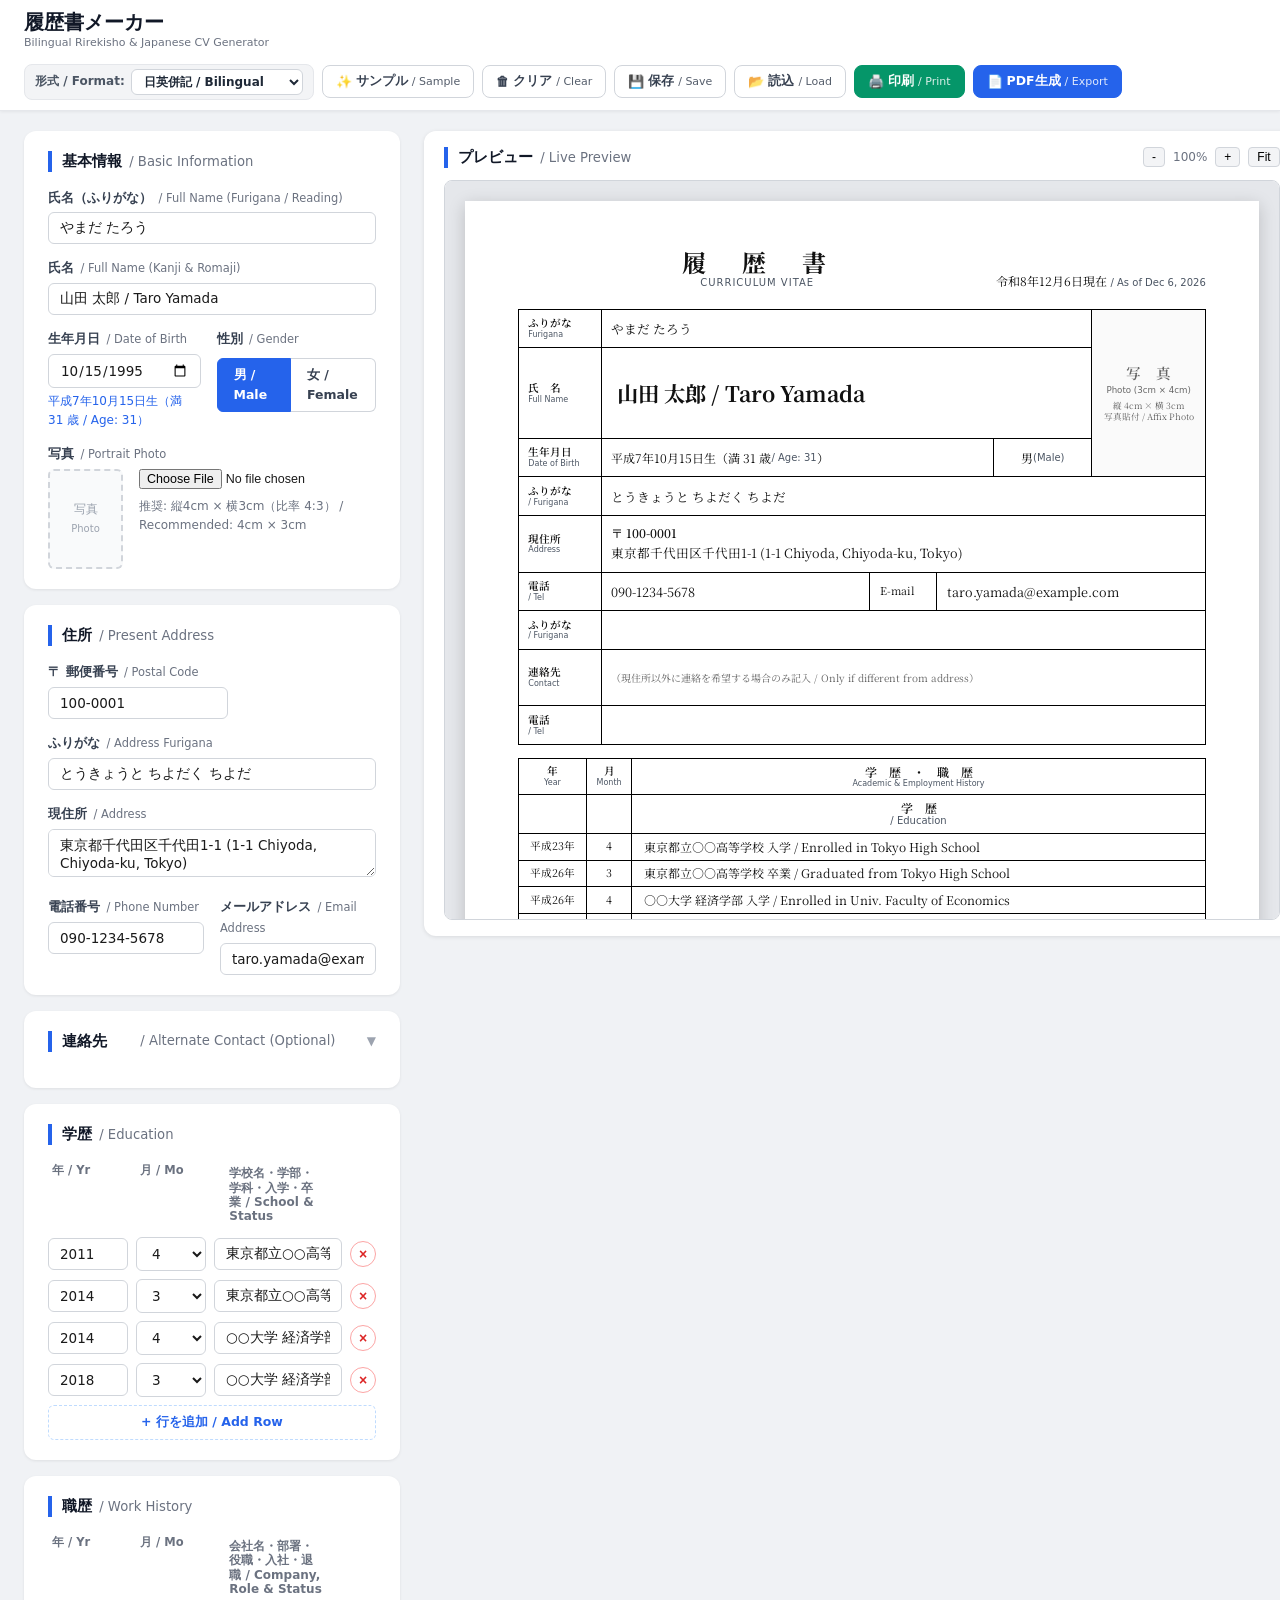
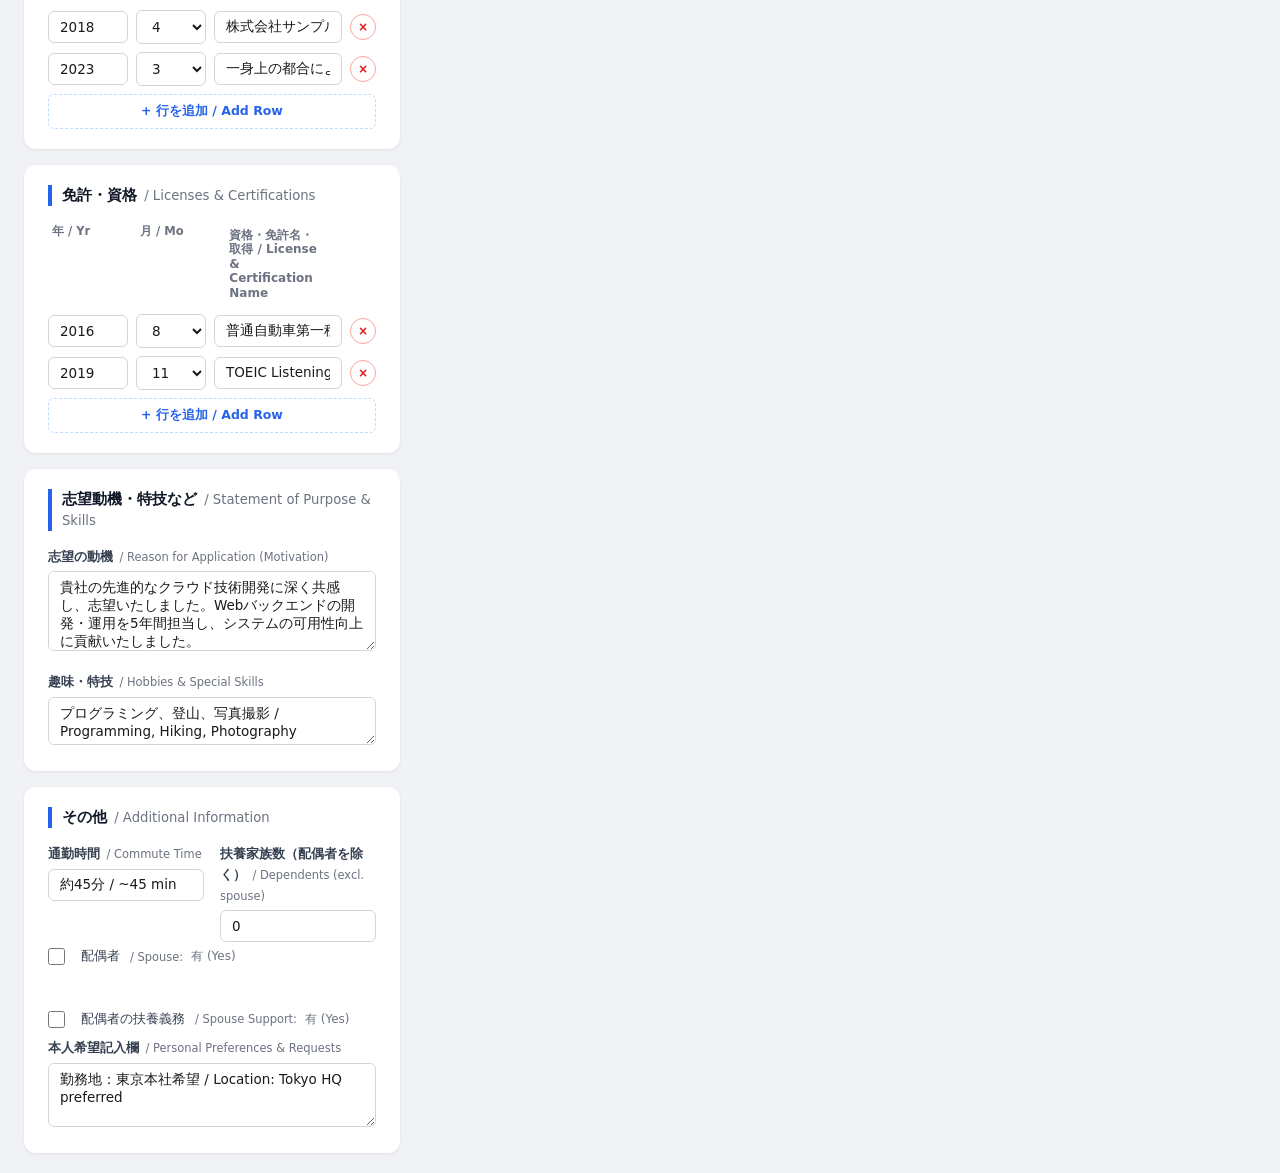
==== index.html @ 09dd4601 "Convert to 100% pure client-side static web app - Port backend to pure JavaScript (zero server/Pytho" ====
<!DOCTYPE html>
<html lang="ja">
<head>
    <meta charset="UTF-8">
    <meta name="viewport" content="width=device-width, initial-scale=1.0">
    <title>履歴書メーカー / Bilingual Rirekisho &amp; Japanese CV Generator</title>
    <meta name="description" content="Pure JavaScript Japanese Curriculum Vitae (履歴書) generator. 100% client-side, zero backend, runs statically anywhere with instant preview & PDF export.">
    <link rel="icon" href="data:image/svg+xml,<svg xmlns=%22http://www.w3.org/2000/svg%22 viewBox=%220%22%200%20100%20100%22><text y=%22.9em%22 font-size=%2290%22>📄</text></svg>">
    
    <!-- Google Fonts: Noto Serif JP (traditional JIS resume look) & Noto Sans JP -->
    <link rel="preconnect" href="https://fonts.googleapis.com">
    <link rel="preconnect" href="https://fonts.gstatic.com" crossorigin>
    <link href="https://fonts.googleapis.com/css2?family=Noto+Sans+JP:wght@400;500;700&family=Noto+Serif+JP:wght@400;600;700&display=swap" rel="stylesheet">
    
    <!-- Stylesheet -->
    <link rel="stylesheet" href="css/style.css">

    <!-- Client-side PDF Generator (html2pdf.js - vendored for offline reliability) -->
    <script src="js/vendor/html2pdf.bundle.min.js"></script>

    <!-- App Scripts -->
    <script src="js/era_converter.js" defer></script>
    <script src="js/rirekisho_render.js" defer></script>
    <script src="js/app.js" defer></script>
</head>
<body>

    <!-- ===== Header ===== -->
    <header class="app-header">
        <div class="header-inner">
            <div class="header-title">
                <h1>履歴書メーカー</h1>
                <span class="subtitle">Bilingual Rirekisho &amp; Japanese CV Generator</span>
            </div>

            <div class="header-actions">
                <!-- PDF Format Style Selector -->
                <div class="style-selector">
                    <label for="pdf_style">形式 / Format:</label>
                    <select id="pdf_style" name="pdf_style">
                        <option value="bilingual" selected>日英併記 / Bilingual</option>
                        <option value="japanese">日本語のみ / Japanese</option>
                    </select>
                </div>

                <button type="button" id="btn-sample" class="btn btn-secondary" title="サンプルデータを入力 / Load Sample Data">
                    <span class="btn-icon">✨</span> サンプル <small>/ Sample</small>
                </button>
                <button type="button" id="btn-clear" class="btn btn-secondary" title="フォームを初期化 / Clear Form">
                    <span class="btn-icon">🗑</span> クリア <small>/ Clear</small>
                </button>
                <button type="button" id="btn-save" class="btn btn-secondary" title="フォームデータをJSONで保存 / Save JSON">
                    <span class="btn-icon">💾</span> 保存 <small>/ Save</small>
                </button>
                <button type="button" id="btn-load" class="btn btn-secondary" title="JSONファイルからデータを読み込み / Load JSON">
                    <span class="btn-icon">📂</span> 読込 <small>/ Load</small>
                </button>
                <button type="button" id="btn-print" class="btn btn-print" title="ブラウザ印刷（高精細ベクターPDF） / Print / Vector PDF">
                    <span class="btn-icon">🖨️</span> 印刷 <small>/ Print</small>
                </button>
                <button type="button" id="btn-generate" class="btn btn-primary" title="PDFファイルをダウンロード / Export PDF">
                    <span class="btn-icon">📄</span> PDF生成 <small>/ Export</small>
                </button>
            </div>
        </div>
    </header>

    <!-- ===== Main Content ===== -->
    <main class="app-main">
        <!-- ---------- Left Column: Form ---------- -->
        <div class="form-column">

            <!-- Section 1: 基本情報 -->
            <section class="form-section">
                <h3 class="section-title">基本情報 <span class="sub-en">/ Basic Information</span></h3>

                <div class="form-group">
                    <label for="name_furigana">氏名（ふりがな） <span class="sub-en">/ Full Name (Furigana / Reading)</span></label>
                    <input type="text" id="name_furigana" name="name_furigana" placeholder="やまだ たろう">
                </div>

                <div class="form-group">
                    <label for="name_kanji">氏名 <span class="sub-en">/ Full Name (Kanji &amp; Romaji)</span></label>
                    <input type="text" id="name_kanji" name="name_kanji" placeholder="山田 太郎 / Taro Yamada">
                </div>

                <div class="form-row">
                    <div class="form-group flex-1">
                        <label for="birth_date">生年月日 <span class="sub-en">/ Date of Birth</span></label>
                        <input type="date" id="birth_date" name="birth_date">
                        <p id="birth_date_calc" class="helper-text" style="color: #2563eb; font-weight: 500;"></p>
                    </div>
                    <div class="form-group">
                        <label>性別 <span class="sub-en">/ Gender</span></label>
                        <div class="radio-pills">
                            <input type="radio" id="gender_male" name="gender" value="男" checked>
                            <label for="gender_male" class="pill">男 / Male</label>
                            <input type="radio" id="gender_female" name="gender" value="女">
                            <label for="gender_female" class="pill">女 / Female</label>
                        </div>
                    </div>
                </div>

                <div class="form-group">
                    <label for="photo">写真 <span class="sub-en">/ Portrait Photo</span></label>
                    <div class="photo-upload-area">
                        <div class="photo-preview" id="photo-preview">
                            <span class="photo-placeholder">写真<br><small>Photo</small></span>
                        </div>
                        <div class="photo-controls">
                            <input type="file" id="photo" name="photo" accept="image/*">
                            <p class="helper-text">推奨: 縦4cm × 横3cm（比率 4:3） / Recommended: 4cm × 3cm</p>
                            <button type="button" id="btn-remove-photo" class="btn btn-secondary" style="display:none; padding:4px 8px; font-size:12px; margin-top:4px;">写真を削除 / Remove Photo</button>
                        </div>
                    </div>
                </div>
            </section>

            <!-- Section 2: 住所 -->
            <section class="form-section">
                <h3 class="section-title">住所 <span class="sub-en">/ Present Address</span></h3>

                <div class="form-group">
                    <label for="postal_code">〒 郵便番号 <span class="sub-en">/ Postal Code</span></label>
                    <input type="text" id="postal_code" name="postal_code" placeholder="100-0001" class="input-short">
                </div>

                <div class="form-group">
                    <label for="address_furigana">ふりがな <span class="sub-en">/ Address Furigana</span></label>
                    <input type="text" id="address_furigana" name="address_furigana" placeholder="とうきょうと ちよだく...">
                </div>

                <div class="form-group">
                    <label for="address">現住所 <span class="sub-en">/ Address</span></label>
                    <textarea id="address" name="address" rows="2" placeholder="東京都千代田区千代田1-1 (1-1 Chiyoda, Chiyoda-ku, Tokyo)"></textarea>
                </div>

                <div class="form-row">
                    <div class="form-group flex-1">
                        <label for="phone">電話番号 <span class="sub-en">/ Phone Number</span></label>
                        <input type="text" id="phone" name="phone" placeholder="090-1234-5678">
                    </div>
                    <div class="form-group flex-1">
                        <label for="email">メールアドレス <span class="sub-en">/ Email Address</span></label>
                        <input type="email" id="email" name="email" placeholder="taro@example.com">
                    </div>
                </div>
            </section>

            <!-- Section 3: 連絡先 -->
            <section class="form-section">
                <details class="collapsible-section">
                    <summary class="section-title section-title-collapsible">
                        連絡先 <span class="sub-en">/ Alternate Contact (Optional)</span>
                        <span class="collapse-indicator">▼</span>
                    </summary>
                    <p class="helper-text section-note">現住所以外に連絡を希望する場合のみ記入 / Fill only if contact is desired at an alternate location</p>

                    <div class="form-group">
                        <label for="postal_code_2">〒 郵便番号 <span class="sub-en">/ Postal Code</span></label>
                        <input type="text" id="postal_code_2" name="postal_code_2" placeholder="000-0000" class="input-short">
                    </div>

                    <div class="form-group">
                        <label for="address_furigana_2">ふりがな <span class="sub-en">/ Furigana</span></label>
                        <input type="text" id="address_furigana_2" name="address_furigana_2">
                    </div>

                    <div class="form-group">
                        <label for="address_2">住所 <span class="sub-en">/ Alternate Address</span></label>
                        <textarea id="address_2" name="address_2" rows="2"></textarea>
                    </div>

                    <div class="form-group">
                        <label for="phone_2">電話番号 <span class="sub-en">/ Alternate Phone</span></label>
                        <input type="text" id="phone_2" name="phone_2" placeholder="090-0000-0000">
                    </div>
                </details>
            </section>

            <!-- Section 4: 学歴 -->
            <section class="form-section">
                <h3 class="section-title">学歴 <span class="sub-en">/ Education</span></h3>
                <div class="dynamic-list" id="education-list" data-type="education">
                    <div class="dynamic-list-header">
                        <span class="col-year">年 / Yr</span>
                        <span class="col-month">月 / Mo</span>
                        <span class="col-detail">学校名・学部・学科・入学・卒業 / School &amp; Status</span>
                        <span class="col-action"></span>
                    </div>
                    <div class="dynamic-row">
                        <input type="number" class="input-year" name="education_year" placeholder="2014" min="1900" max="2100">
                        <select class="input-month" name="education_month">
                            <option value="">月 / Mo</option>
                            <option value="1">1</option>
                            <option value="2">2</option>
                            <option value="3">3</option>
                            <option value="4">4</option>
                            <option value="5">5</option>
                            <option value="6">6</option>
                            <option value="7">7</option>
                            <option value="8">8</option>
                            <option value="9">9</option>
                            <option value="10">10</option>
                            <option value="11">11</option>
                            <option value="12">12</option>
                        </select>
                        <input type="text" class="input-detail" name="education_detail" placeholder="○○高等学校 卒業 / Graduated from Tokyo High School">
                        <button type="button" class="btn-remove" title="削除 / Remove">×</button>
                    </div>
                </div>
                <button type="button" class="btn-add-row" data-target="education-list">+ 行を追加 / Add Row</button>
            </section>

            <!-- Section 5: 職歴 -->
            <section class="form-section">
                <h3 class="section-title">職歴 <span class="sub-en">/ Work History</span></h3>
                <div class="dynamic-list" id="work-history-list" data-type="work_history">
                    <div class="dynamic-list-header">
                        <span class="col-year">年 / Yr</span>
                        <span class="col-month">月 / Mo</span>
                        <span class="col-detail">会社名・部署・役職・入社・退職 / Company, Role &amp; Status</span>
                        <span class="col-action"></span>
                    </div>
                    <div class="dynamic-row">
                        <input type="number" class="input-year" name="work_year" placeholder="2018" min="1900" max="2100">
                        <select class="input-month" name="work_month">
                            <option value="">月 / Mo</option>
                            <option value="1">1</option>
                            <option value="2">2</option>
                            <option value="3">3</option>
                            <option value="4">4</option>
                            <option value="5">5</option>
                            <option value="6">6</option>
                            <option value="7">7</option>
                            <option value="8">8</option>
                            <option value="9">9</option>
                            <option value="10">10</option>
                            <option value="11">11</option>
                            <option value="12">12</option>
                        </select>
                        <input type="text" class="input-detail" name="work_detail" placeholder="株式会社○○ 入社 / Sample Corp. (Backend Engineer)">
                        <button type="button" class="btn-remove" title="削除 / Remove">×</button>
                    </div>
                </div>
                <button type="button" class="btn-add-row" data-target="work-history-list">+ 行を追加 / Add Row</button>
            </section>

            <!-- Section 6: 免許・資格 -->
            <section class="form-section">
                <h3 class="section-title">免許・資格 <span class="sub-en">/ Licenses &amp; Certifications</span></h3>
                <div class="dynamic-list" id="licenses-list" data-type="licenses">
                    <div class="dynamic-list-header">
                        <span class="col-year">年 / Yr</span>
                        <span class="col-month">月 / Mo</span>
                        <span class="col-detail">資格・免許名・取得 / License &amp; Certification Name</span>
                        <span class="col-action"></span>
                    </div>
                    <div class="dynamic-row">
                        <input type="number" class="input-year" name="license_year" placeholder="2016" min="1900" max="2100">
                        <select class="input-month" name="license_month">
                            <option value="">月 / Mo</option>
                            <option value="1">1</option>
                            <option value="2">2</option>
                            <option value="3">3</option>
                            <option value="4">4</option>
                            <option value="5">5</option>
                            <option value="6">6</option>
                            <option value="7">7</option>
                            <option value="8">8</option>
                            <option value="9">9</option>
                            <option value="10">10</option>
                            <option value="11">11</option>
                            <option value="12">12</option>
                        </select>
                        <input type="text" class="input-detail" name="license_detail" placeholder="普通自動車第一種運転免許 / Driver's License (Class 1)">
                        <button type="button" class="btn-remove" title="削除 / Remove">×</button>
                    </div>
                </div>
                <button type="button" class="btn-add-row" data-target="licenses-list">+ 行を追加 / Add Row</button>
            </section>

            <!-- Section 7: 志望動機・特技など -->
            <section class="form-section">
                <h3 class="section-title">志望動機・特技など <span class="sub-en">/ Statement of Purpose &amp; Skills</span></h3>

                <div class="form-group">
                    <label for="motivation">志望の動機 <span class="sub-en">/ Reason for Application (Motivation)</span></label>
                    <textarea id="motivation" name="motivation" rows="4" placeholder="志望動機をご記入ください / Describe your reason for applying, background, and goals..."></textarea>
                </div>

                <div class="form-group">
                    <label for="hobbies">趣味・特技 <span class="sub-en">/ Hobbies &amp; Special Skills</span></label>
                    <textarea id="hobbies" name="hobbies" rows="2" placeholder="趣味や特技をご記入ください / e.g. Programming, Hiking, Photography..."></textarea>
                </div>
            </section>

            <!-- Section 8: その他 -->
            <section class="form-section">
                <h3 class="section-title">その他 <span class="sub-en">/ Additional Information</span></h3>

                <div class="form-row">
                    <div class="form-group flex-1">
                        <label for="commute_time">通勤時間 <span class="sub-en">/ Commute Time</span></label>
                        <input type="text" id="commute_time" name="commute_time" placeholder="約45分 / ~45 min">
                    </div>
                    <div class="form-group flex-1">
                        <label for="dependents_count">扶養家族数（配偶者を除く） <span class="sub-en">/ Dependents (excl. spouse)</span></label>
                        <input type="number" id="dependents_count" name="dependents_count" value="0" min="0">
                    </div>
                </div>

                <div class="form-row checkbox-row">
                    <div class="form-group">
                        <label class="checkbox-label">
                            <input type="checkbox" id="has_spouse" name="has_spouse">
                            <span class="checkbox-custom"></span>
                            配偶者 <span class="sub-en">/ Spouse:</span> <span class="checkbox-status">有 (Yes)</span>
                        </label>
                    </div>
                    <div class="form-group">
                        <label class="checkbox-label">
                            <input type="checkbox" id="spouse_support_obligation" name="spouse_support_obligation">
                            <span class="checkbox-custom"></span>
                            配偶者の扶養義務 <span class="sub-en">/ Spouse Support:</span> <span class="checkbox-status">有 (Yes)</span>
                        </label>
                    </div>
                </div>

                <div class="form-group">
                    <label for="requests">本人希望記入欄 <span class="sub-en">/ Personal Preferences &amp; Requests</span></label>
                    <textarea id="requests" name="requests" rows="3" placeholder="勤務地、勤務時間、入社可能時期など / Desired location, hours, starting date, etc. (Or 特になし / None)"></textarea>
                </div>
            </section>

        </div>

        <!-- ---------- Right Column: Live Sheet Preview ---------- -->
        <div class="preview-column">
            <div class="preview-panel">
                <div class="preview-header-bar">
                    <h3 class="section-title">プレビュー <span class="sub-en">/ Live Preview</span></h3>
                    <div class="preview-scale-controls">
                        <button type="button" id="btn-zoom-out" title="縮小 / Zoom Out">-</button>
                        <span id="zoom-indicator">72%</span>
                        <button type="button" id="btn-zoom-in" title="拡大 / Zoom In">+</button>
                        <button type="button" id="btn-zoom-fit" title="幅に合わせる / Fit to Width">Fit</button>
                    </div>
                </div>
                <div class="preview-viewport" id="preview-viewport">
                    <div class="a4-sheet-wrapper" id="a4-wrapper">
                        <div id="sheet-render-mount"></div>
                    </div>
                </div>
            </div>
        </div>
    </main>

    <!-- ===== Loading Overlay ===== -->
    <div class="loading-overlay" id="loading-overlay">
        <div class="loading-spinner">
            <div class="spinner"></div>
            <p id="loading-message">処理中 / Processing...</p>
        </div>
    </div>

    <!-- ===== Toast Container ===== -->
    <div class="toast-container" id="toast-container"></div>

    <!-- Hidden file input for JSON load -->
    <input type="file" id="json-file-input" accept=".json" style="display:none">

</body>
</html>
---- css/style.css ----
/* ============================================================
   履歴書メーカー (Rirekisho Maker) — Pure Static Stylesheet
   ============================================================ */

/* ---------- Reset & Base ---------- */
*,
*::before,
*::after {
    box-sizing: border-box;
    margin: 0;
    padding: 0;
}

body {
    font-family: system-ui, -apple-system, "Hiragino Kaku Gothic ProN", "Hiragino Sans", "Meiryo", sans-serif;
    font-size: 14px;
    line-height: 1.6;
    background: #f0f2f5;
    color: #1a1a1a;
    min-height: 100vh;
}

/* ---------- Header ---------- */
.app-header {
    background: #ffffff;
    border-bottom: 1px solid #e5e7eb;
    box-shadow: 0 1px 3px rgba(0, 0, 0, 0.06);
    position: sticky;
    top: 0;
    z-index: 100;
}

.header-inner {
    max-width: 1560px;
    margin: 0 auto;
    padding: 10px 24px;
    display: flex;
    align-items: center;
    justify-content: space-between;
    flex-wrap: wrap;
    gap: 12px;
}

.header-title h1 {
    font-size: 20px;
    font-weight: 700;
    color: #111827;
    line-height: 1.2;
}

.header-title .subtitle {
    display: block;
    font-size: 11px;
    color: #6b7280;
    font-weight: 500;
}

.header-actions {
    display: flex;
    align-items: center;
    gap: 8px;
    flex-wrap: wrap;
}

/* Style format selector */
.style-selector {
    display: flex;
    align-items: center;
    gap: 6px;
    background: #f3f4f6;
    padding: 4px 10px;
    border-radius: 8px;
    border: 1px solid #e5e7eb;
}

.style-selector label {
    font-size: 12px;
    font-weight: 600;
    color: #4b5563;
    white-space: nowrap;
}

.style-selector select {
    padding: 4px 8px;
    font-size: 12px;
    font-weight: 600;
    color: #1f2937;
    background: #ffffff;
    border: 1px solid #d1d5db;
    border-radius: 6px;
    cursor: pointer;
}

/* Bilingual subtitle */
.sub-en {
    font-size: 0.88em;
    font-weight: 400;
    color: #6b7280;
    margin-left: 2px;
}

/* ---------- Buttons ---------- */
.btn {
    display: inline-flex;
    align-items: center;
    gap: 4px;
    padding: 7px 13px;
    font-size: 12.5px;
    font-weight: 600;
    border-radius: 8px;
    border: 1.5px solid transparent;
    cursor: pointer;
    transition: all 0.2s ease;
    white-space: nowrap;
    font-family: inherit;
}

.btn small {
    font-size: 11px;
    font-weight: 400;
    opacity: 0.85;
}

.btn:disabled {
    opacity: 0.55;
    cursor: not-allowed;
}

.btn-icon {
    font-size: 13px;
}

.btn-primary {
    background: #2563eb;
    color: #ffffff;
    border-color: #2563eb;
}

.btn-primary:hover:not(:disabled) {
    background: #1d4ed8;
    border-color: #1d4ed8;
    box-shadow: 0 2px 8px rgba(37, 99, 235, 0.35);
}

.btn-print {
    background: #059669;
    color: #ffffff;
    border-color: #059669;
}

.btn-print:hover:not(:disabled) {
    background: #047857;
    border-color: #047857;
    box-shadow: 0 2px 8px rgba(5, 150, 105, 0.35);
}

.btn-secondary {
    background: #ffffff;
    color: #374151;
    border-color: #d1d5db;
}

.btn-secondary:hover:not(:disabled) {
    background: #f9fafb;
    border-color: #9ca3af;
}

/* ---------- Main Layout ---------- */
.app-main {
    max-width: 1560px;
    margin: 0 auto;
    padding: 20px 24px;
    display: grid;
    grid-template-columns: 1fr 1.05fr;
    gap: 24px;
    align-items: start;
}

/* ---------- Form Column ---------- */
.form-column {
    display: flex;
    flex-direction: column;
    gap: 16px;
}

.form-section {
    background: #ffffff;
    border-radius: 12px;
    padding: 20px 24px;
    box-shadow: 0 1px 3px rgba(0, 0, 0, 0.08);
}

.section-title {
    font-size: 15px;
    font-weight: 700;
    color: #111827;
    padding-left: 10px;
    border-left: 4px solid #2563eb;
    margin-bottom: 16px;
    line-height: 1.4;
}

.form-group {
    margin-bottom: 14px;
}

.form-group:last-child {
    margin-bottom: 0;
}

.form-group label {
    display: block;
    font-weight: 600;
    font-size: 13px;
    color: #374151;
    margin-bottom: 4px;
}

.form-row {
    display: flex;
    gap: 16px;
    align-items: flex-start;
}

.flex-1 {
    flex: 1;
}

/* Inputs */
input[type="text"],
input[type="email"],
input[type="number"],
input[type="date"],
textarea,
select {
    width: 100%;
    padding: 7px 11px;
    font-size: 13.5px;
    font-family: inherit;
    border: 1px solid #d1d5db;
    border-radius: 6px;
    background: #ffffff;
    color: #1a1a1a;
    transition: border-color 0.2s, box-shadow 0.2s;
    outline: none;
}

input:focus,
textarea:focus,
select:focus {
    border-color: #2563eb;
    box-shadow: 0 0 0 3px rgba(37, 99, 235, 0.12);
}

textarea {
    resize: vertical;
}

.input-short {
    max-width: 180px;
}

.helper-text {
    font-size: 12px;
    color: #6b7280;
    margin-top: 4px;
}

/* Radio Pills */
.radio-pills {
    display: inline-flex;
    margin-top: 4px;
}

.radio-pills input[type="radio"] {
    position: absolute;
    opacity: 0;
    pointer-events: none;
}

.radio-pills .pill {
    display: inline-flex;
    align-items: center;
    justify-content: center;
    padding: 6px 16px;
    font-size: 12.5px;
    font-weight: 600;
    color: #374151;
    background: #ffffff;
    border: 1.5px solid #d1d5db;
    cursor: pointer;
    transition: all 0.2s ease;
    user-select: none;
}

.radio-pills .pill:first-of-type {
    border-radius: 6px 0 0 6px;
}

.radio-pills .pill:last-of-type {
    border-radius: 0 6px 6px 0;
    border-left: none;
}

.radio-pills input[type="radio"]:checked + .pill {
    background: #2563eb;
    color: #ffffff;
    border-color: #2563eb;
}

/* Photo Upload */
.photo-upload-area {
    display: flex;
    align-items: flex-start;
    gap: 16px;
}

.photo-preview {
    width: 75px;
    height: 100px;
    border: 2px dashed #d1d5db;
    border-radius: 6px;
    display: flex;
    align-items: center;
    justify-content: center;
    overflow: hidden;
    flex-shrink: 0;
    background: #f9fafb;
}

.photo-preview img {
    width: 100%;
    height: 100%;
    object-fit: cover;
}

.photo-placeholder {
    font-size: 12px;
    color: #9ca3af;
    text-align: center;
}

.photo-preview.has-photo {
    border-style: solid;
    border-color: #d1d5db;
}

.photo-controls {
    display: flex;
    flex-direction: column;
    gap: 4px;
}

.photo-controls input[type="file"] {
    font-size: 12.5px;
    border: none;
    padding: 0;
}

/* Collapsible Section */
.section-title-collapsible {
    cursor: pointer;
    display: flex;
    align-items: center;
    justify-content: space-between;
    user-select: none;
    list-style: none;
    border-left: 4px solid #2563eb;
    padding-left: 10px;
    font-size: 15px;
    font-weight: 700;
    color: #111827;
}

.section-title-collapsible::-webkit-details-marker {
    display: none;
}

.collapse-indicator {
    font-size: 12px;
    color: #9ca3af;
    transition: transform 0.2s;
}

details[open] .collapse-indicator {
    transform: rotate(180deg);
}

/* Dynamic Lists */
.dynamic-list {
    display: flex;
    flex-direction: column;
    gap: 8px;
}

.dynamic-list-header {
    display: flex;
    gap: 8px;
    padding: 0 4px;
    font-size: 11.5px;
    font-weight: 600;
    color: #6b7280;
}

.col-year { width: 80px; flex-shrink: 0; }
.col-month { width: 70px; flex-shrink: 0; }
.col-detail { flex: 1; }
.col-action { width: 28px; flex-shrink: 0; }

.dynamic-row {
    display: flex;
    align-items: center;
    gap: 8px;
}

.dynamic-row .input-year { width: 80px; flex-shrink: 0; }
.dynamic-row .input-month { width: 70px; flex-shrink: 0; }
.dynamic-row .input-detail { flex: 1; }

.btn-remove {
    width: 26px;
    height: 26px;
    border-radius: 50%;
    border: 1.5px solid #fca5a5;
    background: #ffffff;
    color: #dc2626;
    font-size: 14px;
    font-weight: 700;
    cursor: pointer;
    display: flex;
    align-items: center;
    justify-content: center;
    flex-shrink: 0;
    line-height: 1;
}

.btn-remove:hover {
    background: #fef2f2;
    border-color: #dc2626;
}

.btn-add-row {
    display: block;
    width: 100%;
    padding: 8px;
    margin-top: 8px;
    font-size: 12.5px;
    font-weight: 600;
    color: #2563eb;
    background: #ffffff;
    border: 1.5px dashed #bfdbfe;
    border-radius: 6px;
    cursor: pointer;
    transition: all 0.2s ease;
    font-family: inherit;
}

.btn-add-row:hover {
    background: #eff6ff;
    border-color: #2563eb;
}

/* Checkboxes */
.checkbox-row {
    flex-wrap: wrap;
}

.checkbox-label {
    display: inline-flex !important;
    align-items: center;
    gap: 8px;
    font-weight: 500 !important;
    cursor: pointer;
    user-select: none;
    padding: 4px 0;
}

.checkbox-label input[type="checkbox"] {
    width: 17px;
    height: 17px;
    accent-color: #2563eb;
    cursor: pointer;
}

.checkbox-status {
    font-size: 12px;
    color: #6b7280;
}

/* ============================================================
   Right Column: Preview Panel & A4 Sheet Canvas
   ============================================================ */
.preview-column {
    position: sticky;
    top: 70px;
}

.preview-panel {
    background: #ffffff;
    border-radius: 12px;
    padding: 16px 20px;
    box-shadow: 0 1px 4px rgba(0, 0, 0, 0.1);
}

.preview-header-bar {
    display: flex;
    align-items: center;
    justify-content: space-between;
    margin-bottom: 12px;
}

.preview-header-bar .section-title {
    margin-bottom: 0;
}

.preview-scale-controls {
    display: flex;
    align-items: center;
    gap: 8px;
    font-size: 12px;
    color: #6b7280;
}

.preview-scale-controls button {
    background: #f3f4f6;
    border: 1px solid #d1d5db;
    border-radius: 4px;
    padding: 2px 8px;
    cursor: pointer;
    font-size: 12px;
}

.preview-viewport {
    width: 100%;
    max-height: calc(100vh - 160px);
    overflow-y: auto;
    overflow-x: auto;
    background: #e5e7eb;
    border: 1px solid #d1d5db;
    border-radius: 8px;
    padding: 20px;
    display: flex;
    justify-content: center;
}

/* Wrapper that handles CSS transform scale */
.a4-sheet-wrapper {
    transform-origin: top center;
    transition: transform 0.2s ease;
}

/* ============================================================
   The A4 Sheet (JIS Standard 210mm × 297mm)
   ============================================================ */
.a4-sheet {
    width: 210mm;
    min-height: 297mm;
    padding: 12mm 14mm;
    background: #ffffff;
    color: #111111;
    font-family: "Noto Serif JP", "Hiragino Mincho ProN", "Yu Mincho", "MS Mincho", serif;
    font-size: 10pt;
    line-height: 1.35;
    box-shadow: 0 4px 16px rgba(0, 0, 0, 0.18);
    box-sizing: border-box;
    display: flex;
    flex-direction: column;
}

/* Sub-labels */
.a4-sheet .en-sub {
    font-size: 7.5pt;
    font-family: system-ui, -apple-system, sans-serif;
    color: #4b5563;
    font-weight: normal;
}

/* Header */
.sheet-top-header {
    display: flex;
    justify-content: space-between;
    align-items: flex-end;
    margin-bottom: 4mm;
    padding-bottom: 1mm;
}

.sheet-title-wrap {
    flex: 1;
    text-align: center;
}

.sheet-main-title {
    font-size: 18pt;
    font-weight: 700;
    letter-spacing: 0.25em;
    color: #111111;
}

.sheet-sub-title {
    display: block;
    font-size: 7.5pt;
    letter-spacing: 0.1em;
    font-family: system-ui, sans-serif;
    color: #4b5563;
    margin-top: -2px;
}

.sheet-date-line {
    font-size: 9pt;
    white-space: nowrap;
    text-align: right;
}

/* Profile Grid (Top section) */
.sheet-profile-table {
    display: flex;
    border: 1px solid #000000;
    margin-bottom: 0;
}

.sheet-profile-left {
    flex: 1;
    display: flex;
    flex-direction: column;
}

.sheet-photo-box {
    width: 30mm;
    min-height: 40mm;
    border-left: 1px solid #000000;
    display: flex;
    align-items: center;
    justify-content: center;
    overflow: hidden;
    background: #fafafa;
    flex-shrink: 0;
}

.sheet-photo-img {
    width: 100%;
    height: 100%;
    object-fit: cover;
}

.sheet-photo-placeholder {
    display: flex;
    flex-direction: column;
    align-items: center;
    justify-content: center;
    text-align: center;
    font-size: 8pt;
    color: #666666;
    padding: 4px;
}

.sheet-photo-placeholder .jp {
    font-size: 11pt;
    font-weight: 600;
    margin-bottom: 2px;
}

.sheet-photo-placeholder .en {
    font-size: 6.5pt;
    font-family: system-ui, sans-serif;
    margin-bottom: 3px;
}

.sheet-photo-placeholder .sub {
    font-size: 6.5pt;
}

/* Table rows & cells */
.sheet-row {
    display: flex;
    border-bottom: 1px solid #000000;
    min-height: 7mm;
}

.sheet-row:last-child {
    border-bottom: none;
}

.sheet-cell {
    padding: 2mm 2.5mm;
    display: flex;
    align-items: center;
    box-sizing: border-box;
}

.cell-label {
    width: 22mm;
    border-right: 1px solid #000000;
    font-size: 8pt;
    flex-direction: column;
    align-items: flex-start;
    justify-content: center;
    line-height: 1.2;
    background: #ffffff;
    flex-shrink: 0;
}

.cell-label .jp {
    font-weight: 600;
}

.cell-label .en {
    font-size: 6pt;
    font-family: system-ui, sans-serif;
    color: #4b5563;
}

.cell-value {
    flex: 1;
    font-size: 9.5pt;
    word-break: break-all;
}

/* Name row */
.row-name {
    min-height: 24mm;
}

.value-name {
    font-size: 16pt;
    font-weight: 700;
    padding-left: 4mm;
}

/* Birth date & Gender */
.row-birth {
    min-height: 9mm;
}

.value-birth {
    flex: 1;
    font-size: 9pt;
}

.cell-gender {
    width: 26mm;
    border-left: 1px solid #000000;
    display: flex;
    align-items: center;
    justify-content: center;
    font-size: 9pt;
    text-align: center;
}

/* Address Table */
.sheet-address-table {
    border: 1px solid #000000;
    border-top: none;
}

.row-addr {
    min-height: 15mm;
}

.value-address {
    flex-direction: column;
    align-items: flex-start;
    justify-content: center;
    gap: 1mm;
}

.addr-postal {
    font-size: 9pt;
    font-weight: 600;
}

.addr-body {
    font-size: 9.5pt;
    line-height: 1.3;
}

.addr-note {
    font-size: 7.5pt;
    color: #666666;
}

.row-contact {
    min-height: 7.5mm;
}

.cell-email-label {
    width: 18mm;
    border-left: 1px solid #000000;
}

.cell-email-val {
    flex: 1;
}

.sheet-alt-contact {
    margin-top: 0;
}

/* History & Licenses Tables */
.sheet-history-table {
    border: 1px solid #000000;
    margin-top: 3.5mm;
}

.sheet-history-header {
    display: flex;
    background: #ffffff;
    border-bottom: 1px solid #000000;
    font-weight: 600;
    min-height: 6.8mm;
}

.col-yr {
    width: 18mm;
    border-right: 1px solid #000000;
    text-align: center;
    display: flex;
    flex-direction: column;
    align-items: center;
    justify-content: center;
    font-size: 8pt;
    flex-shrink: 0;
    line-height: 1.2;
}

.col-mo {
    width: 12mm;
    border-right: 1px solid #000000;
    text-align: center;
    display: flex;
    flex-direction: column;
    align-items: center;
    justify-content: center;
    font-size: 8pt;
    flex-shrink: 0;
    line-height: 1.2;
}

.col-detail {
    flex: 1;
    display: flex;
    flex-direction: column;
    justify-content: center;
    padding: 1.5mm 3mm;
    font-size: 9pt;
    line-height: 1.2;
}

.sheet-history-header .col-detail {
    text-align: center;
    align-items: center;
    font-size: 9pt;
}

.col-detail.text-center {
    align-items: center;
    text-align: center;
    font-weight: 600;
}

.col-detail.text-right {
    align-items: flex-end;
    text-align: right;
    padding-right: 6mm;
    font-weight: 600;
}

.col-yr .en, .col-mo .en, .col-detail .en {
    font-size: 6pt;
    font-family: system-ui, sans-serif;
    color: #4b5563;
    font-weight: normal;
}

.sheet-history-row {
    display: flex;
    border-bottom: 1px solid #000000;
    min-height: 6.6mm;
}

.sheet-history-row:last-child {
    border-bottom: none;
}

.row-category-header {
    background: #ffffff;
}

/* Bottom Grid */
.sheet-bottom-grid {
    display: grid;
    grid-template-columns: 56% 44%;
    border: 1px solid #000000;
    margin-top: 3.5mm;
    flex: 1;
    min-height: 52mm;
}

.sheet-bottom-left {
    border-right: 1px solid #000000;
    display: flex;
    flex-direction: column;
}

.bottom-box-label {
    padding: 1.5mm 2.5mm;
    font-size: 7.5pt;
    font-weight: 600;
    border-bottom: 1px solid #eeeeee;
    line-height: 1.2;
}

.bottom-box-content {
    padding: 2.5mm 3mm;
    font-size: 8.5pt;
    line-height: 1.4;
    flex: 1;
}

.content-hobbies {
    margin-top: 3mm;
}

.sheet-bottom-right {
    display: flex;
    flex-direction: column;
}

.bottom-right-row {
    border-bottom: 1px solid #000000;
    display: flex;
    align-items: center;
    min-height: 8.5mm;
    padding: 1.5mm 2.5mm;
}

.bottom-right-row:last-child {
    border-bottom: none;
    flex: 1;
}

.row-commute .sub-label,
.row-dependents .sub-label {
    width: 44mm;
    font-size: 7.5pt;
    font-weight: 600;
    line-height: 1.2;
}

.row-commute .sub-val,
.row-dependents .sub-val {
    flex: 1;
    text-align: center;
    font-size: 8.5pt;
}

.row-spouse-split {
    padding: 0;
}

.half-box {
    flex: 1;
    display: flex;
    align-items: center;
    padding: 1.5mm 2.5mm;
    min-height: 8.5mm;
}

.half-box:first-child {
    border-right: 1px solid #000000;
}

.half-box .sub-label {
    width: 22mm;
    font-size: 7.5pt;
    font-weight: 600;
    line-height: 1.2;
}

.half-box .sub-val {
    flex: 1;
    text-align: center;
    font-size: 8.5pt;
}

.row-requests {
    flex-direction: column;
    align-items: flex-start;
    padding: 2mm 2.5mm;
}

.row-requests .sub-label {
    font-size: 7.5pt;
    font-weight: 600;
    margin-bottom: 2mm;
    line-height: 1.2;
}

.sub-val-req {
    font-size: 8.5pt;
    line-height: 1.35;
    flex: 1;
}

/* Loading Overlay */
.loading-overlay {
    position: fixed;
    inset: 0;
    background: rgba(0, 0, 0, 0.4);
    display: none;
    align-items: center;
    justify-content: center;
    z-index: 1000;
}

.loading-overlay.active {
    display: flex;
}

.loading-spinner {
    background: #ffffff;
    border-radius: 16px;
    padding: 32px 48px;
    text-align: center;
    box-shadow: 0 10px 40px rgba(0, 0, 0, 0.2);
}

.spinner {
    width: 36px;
    height: 36px;
    border: 4px solid #e5e7eb;
    border-top-color: #2563eb;
    border-radius: 50%;
    animation: spin 0.8s linear infinite;
    margin: 0 auto 12px;
}

@keyframes spin {
    to { transform: rotate(360deg); }
}

/* Toast */
.toast-container {
    position: fixed;
    top: 75px;
    right: 24px;
    z-index: 1100;
    display: flex;
    flex-direction: column;
    gap: 8px;
    pointer-events: none;
}

.toast {
    padding: 10px 18px;
    border-radius: 8px;
    font-size: 13px;
    font-weight: 500;
    box-shadow: 0 4px 16px rgba(0, 0, 0, 0.15);
    pointer-events: auto;
    animation: toastIn 0.3s ease forwards;
    max-width: 380px;
}

.toast-info { background: #eff6ff; color: #1e40af; border-left: 4px solid #2563eb; }
.toast-success { background: #ecfdf5; color: #065f46; border-left: 4px solid #059669; }
.toast-error { background: #fef2f2; color: #991b1b; border-left: 4px solid #dc2626; }

@keyframes toastIn {
    from { opacity: 0; transform: translateX(40px); }
    to { opacity: 1; transform: translateX(0); }
}

/* ============================================================
   Print Media Query (@media print)
   ============================================================ */
@page {
    size: A4 portrait;
    margin: 0;
}

@media print {
    body {
        margin: 0 !important;
        padding: 0 !important;
        background: #ffffff !important;
        -webkit-print-color-adjust: exact !important;
        print-color-adjust: exact !important;
    }

    .app-header,
    .form-column,
    .preview-header-bar,
    .toast-container,
    .loading-overlay {
        display: none !important;
    }

    .app-main {
        display: block !important;
        padding: 0 !important;
        margin: 0 !important;
        max-width: none !important;
    }

    .preview-column {
        position: static !important;
        width: 100% !important;
        margin: 0 !important;
        padding: 0 !important;
    }

    .preview-panel {
        box-shadow: none !important;
        border: none !important;
        padding: 0 !important;
        border-radius: 0 !important;
        background: transparent !important;
    }

    .preview-viewport {
        border: none !important;
        padding: 0 !important;
        background: transparent !important;
        max-height: none !important;
        overflow: visible !important;
    }

    .a4-sheet-wrapper {
        transform: none !important;
        margin: 0 !important;
        padding: 0 !important;
    }

    .a4-sheet {
        box-shadow: none !important;
        margin: 0 auto !important;
        page-break-after: avoid;
        page-break-inside: avoid;
    }
}

/* Responsive */
@media (max-width: 1180px) {
    .app-main {
        grid-template-columns: 1fr;
    }

    .preview-column {
        position: static;
    }
}
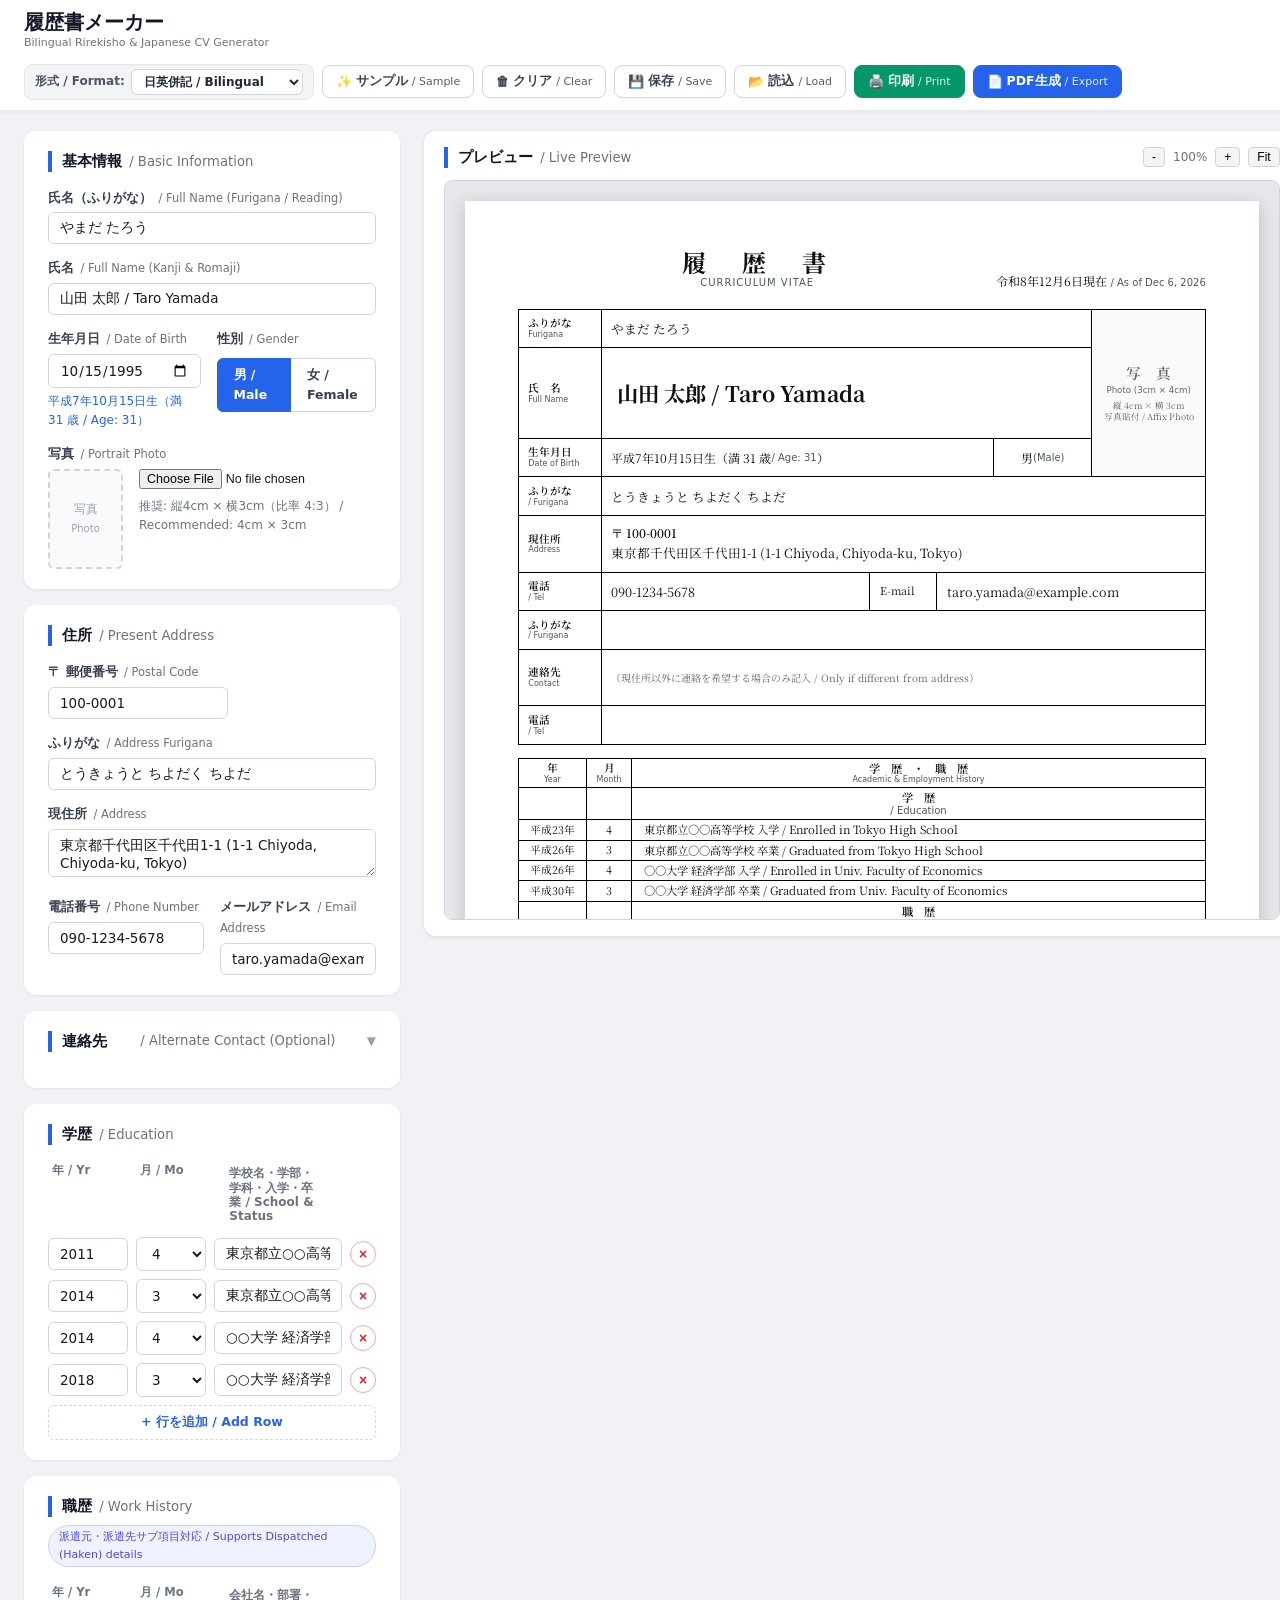
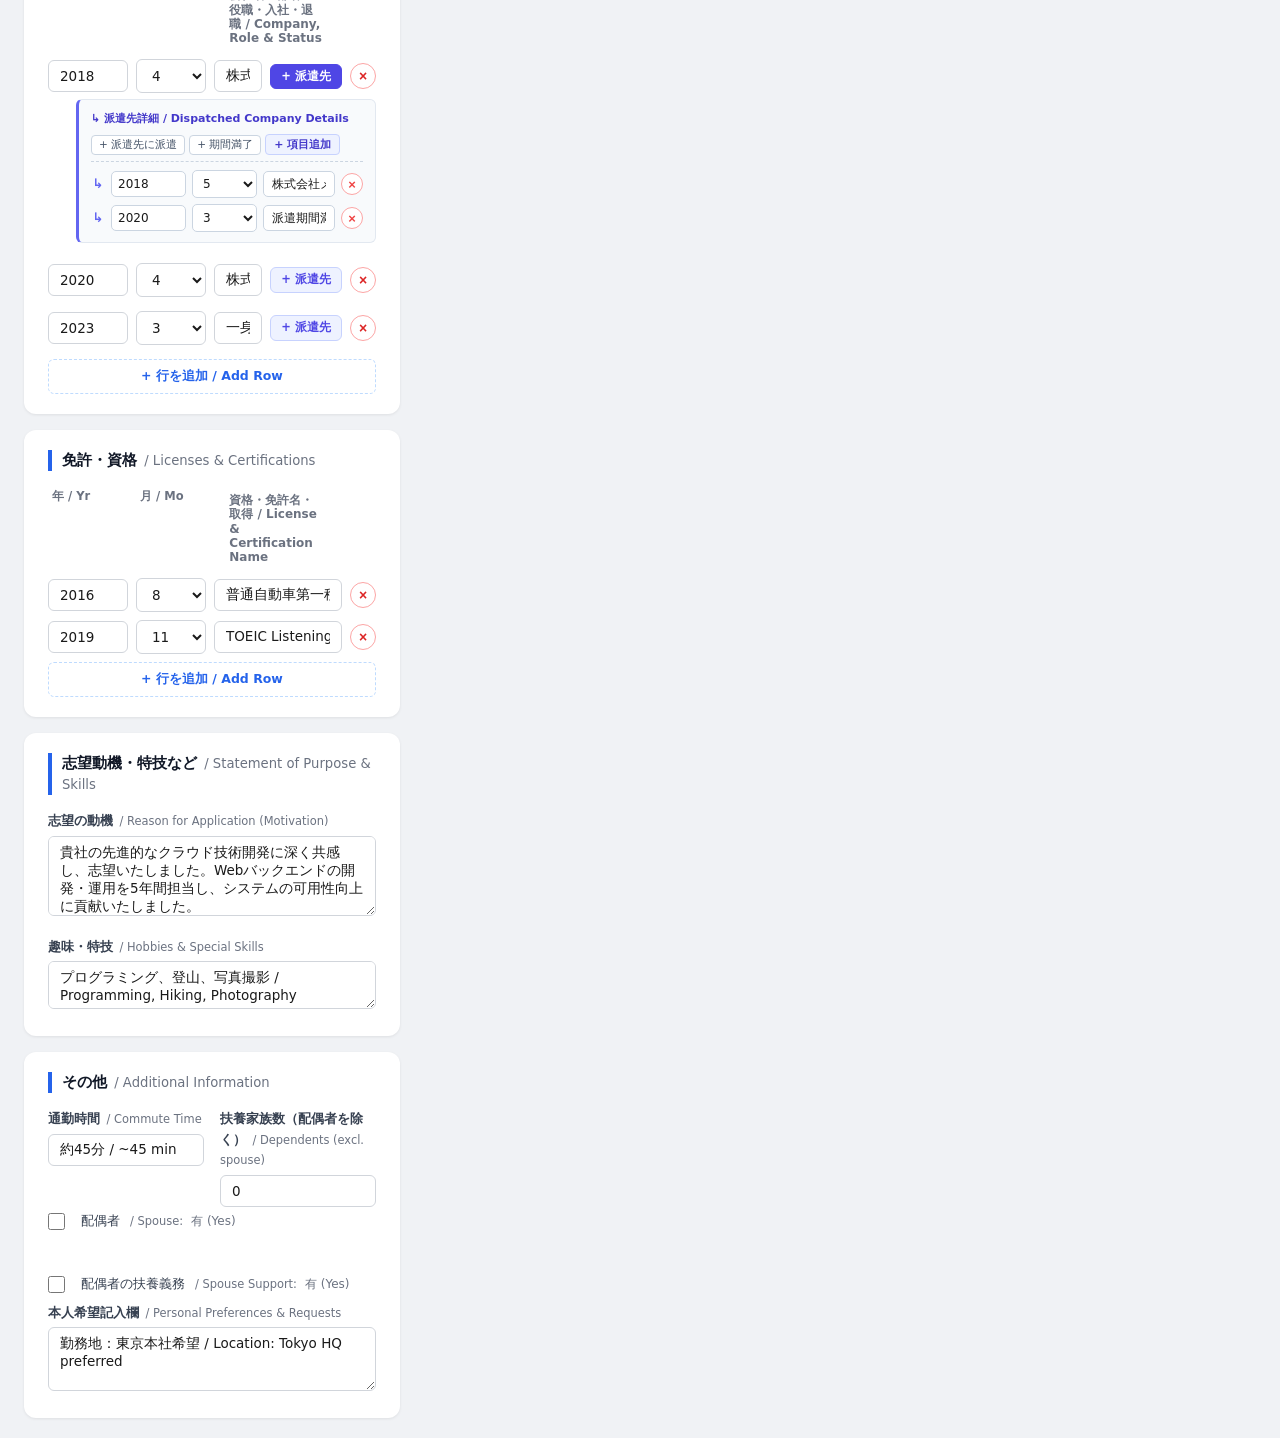
==== commit 767d60f9: "feat: add dispatched company (派遣先) sub-items in work history - Allow adding indented dispatched comp" ====
--- a/index.html
+++ b/index.html
@@ -214,7 +214,10 @@
 
             <!-- Section 5: 職歴 -->
             <section class="form-section">
-                <h3 class="section-title">職歴 <span class="sub-en">/ Work History</span></h3>
+                <div class="section-title-wrap">
+                    <h3 class="section-title">職歴 <span class="sub-en">/ Work History</span></h3>
+                    <span class="section-badge-hint">派遣元・派遣先サブ項目対応 / Supports Dispatched (Haken) details</span>
+                </div>
                 <div class="dynamic-list" id="work-history-list" data-type="work_history">
                     <div class="dynamic-list-header">
                         <span class="col-year">年 / Yr</span>
@@ -222,25 +225,39 @@
                         <span class="col-detail">会社名・部署・役職・入社・退職 / Company, Role &amp; Status</span>
                         <span class="col-action"></span>
                     </div>
-                    <div class="dynamic-row">
-                        <input type="number" class="input-year" name="work_year" placeholder="2018" min="1900" max="2100">
-                        <select class="input-month" name="work_month">
-                            <option value="">月 / Mo</option>
-                            <option value="1">1</option>
-                            <option value="2">2</option>
-                            <option value="3">3</option>
-                            <option value="4">4</option>
-                            <option value="5">5</option>
-                            <option value="6">6</option>
-                            <option value="7">7</option>
-                            <option value="8">8</option>
-                            <option value="9">9</option>
-                            <option value="10">10</option>
-                            <option value="11">11</option>
-                            <option value="12">12</option>
-                        </select>
-                        <input type="text" class="input-detail" name="work_detail" placeholder="株式会社○○ 入社 / Sample Corp. (Backend Engineer)">
-                        <button type="button" class="btn-remove" title="削除 / Remove">×</button>
+                    <div class="work-item-group">
+                        <div class="dynamic-row main-row">
+                            <input type="number" class="input-year" name="work_year" placeholder="2018" min="1900" max="2100">
+                            <select class="input-month" name="work_month">
+                                <option value="">月 / Mo</option>
+                                <option value="1">1</option>
+                                <option value="2">2</option>
+                                <option value="3">3</option>
+                                <option value="4">4</option>
+                                <option value="5">5</option>
+                                <option value="6">6</option>
+                                <option value="7">7</option>
+                                <option value="8">8</option>
+                                <option value="9">9</option>
+                                <option value="10">10</option>
+                                <option value="11">11</option>
+                                <option value="12">12</option>
+                            </select>
+                            <input type="text" class="input-detail" name="work_detail" placeholder="株式会社○○ 入社 / 派遣元会社 登録">
+                            <button type="button" class="btn-add-subitem" title="派遣先サブ項目を追加 / Add Dispatched Company (Haken)">+ 派遣先</button>
+                            <button type="button" class="btn-remove" title="削除 / Remove">×</button>
+                        </div>
+                        <div class="subitems-container" style="display: none;">
+                            <div class="subitems-header">
+                                <span class="subitems-title">↳ 派遣先詳細 / Dispatched Company Details</span>
+                                <div class="subitems-quick-actions">
+                                    <button type="button" class="btn-quick-tag" data-tag="派遣先">+ 派遣先に派遣</button>
+                                    <button type="button" class="btn-quick-tag" data-tag="満了">+ 期間満了</button>
+                                    <button type="button" class="btn-add-subitem-row">+ 項目追加</button>
+                                </div>
+                            </div>
+                            <div class="subitems-list"></div>
+                        </div>
                     </div>
                 </div>
                 <button type="button" class="btn-add-row" data-target="work-history-list">+ 行を追加 / Add Row</button>
--- a/css/style.css
+++ b/css/style.css
@@ -460,6 +460,225 @@
     border-color: #2563eb;
 }
 
+/* Section Title Wrap & Badge */
+.section-title-wrap {
+    display: flex;
+    align-items: center;
+    justify-content: space-between;
+    flex-wrap: wrap;
+    gap: 8px;
+    margin-bottom: 16px;
+}
+
+.section-title-wrap .section-title {
+    margin-bottom: 0;
+}
+
+.section-badge-hint {
+    display: inline-block;
+    font-size: 11px;
+    font-weight: 500;
+    color: #4f46e5;
+    background: #eef2ff;
+    border: 1px solid #c7d2fe;
+    border-radius: 999px;
+    padding: 2px 10px;
+}
+
+/* Work History Groups & Sub-items */
+.work-item-group {
+    display: flex;
+    flex-direction: column;
+    margin-bottom: 6px;
+    border-radius: 8px;
+}
+
+.work-item-group .main-row {
+    margin-bottom: 0;
+}
+
+.btn-add-subitem {
+    padding: 6px 10px;
+    font-size: 11.5px;
+    font-weight: 600;
+    color: #4f46e5;
+    background: #eef2ff;
+    border: 1px solid #c7d2fe;
+    border-radius: 6px;
+    cursor: pointer;
+    white-space: nowrap;
+    transition: all 0.15s ease;
+    display: inline-flex;
+    align-items: center;
+    gap: 3px;
+    line-height: 1;
+    flex-shrink: 0;
+    font-family: inherit;
+}
+
+.btn-add-subitem:hover {
+    background: #e0e7ff;
+    border-color: #a5b4fc;
+}
+
+.btn-add-subitem.active {
+    background: #4f46e5;
+    color: #ffffff;
+    border-color: #4f46e5;
+}
+
+.subitems-container {
+    margin: 6px 0 6px 28px;
+    padding: 10px 12px;
+    background: #f8fafc;
+    border: 1px solid #e2e8f0;
+    border-left: 3px solid #6366f1;
+    border-radius: 6px;
+    display: flex;
+    flex-direction: column;
+    gap: 8px;
+}
+
+.subitems-header {
+    display: flex;
+    align-items: center;
+    justify-content: space-between;
+    flex-wrap: wrap;
+    gap: 6px;
+    padding-bottom: 6px;
+    border-bottom: 1px dashed #cbd5e1;
+}
+
+.subitems-title {
+    font-size: 11px;
+    font-weight: 700;
+    color: #4338ca;
+}
+
+.subitems-quick-actions {
+    display: flex;
+    align-items: center;
+    gap: 4px;
+    flex-wrap: wrap;
+}
+
+.btn-quick-tag {
+    font-size: 10.5px;
+    padding: 2px 7px;
+    background: #ffffff;
+    border: 1px solid #cbd5e1;
+    border-radius: 4px;
+    color: #475569;
+    cursor: pointer;
+    transition: all 0.15s ease;
+    font-family: inherit;
+}
+
+.btn-quick-tag:hover {
+    background: #f1f5f9;
+    border-color: #94a3b8;
+    color: #1e293b;
+}
+
+.btn-add-subitem-row {
+    font-size: 11px;
+    padding: 2px 8px;
+    background: #eef2ff;
+    border: 1px solid #c7d2fe;
+    border-radius: 4px;
+    color: #4338ca;
+    font-weight: 600;
+    cursor: pointer;
+    transition: all 0.15s ease;
+    font-family: inherit;
+}
+
+.btn-add-subitem-row:hover {
+    background: #e0e7ff;
+}
+
+.subitems-list {
+    display: flex;
+    flex-direction: column;
+    gap: 6px;
+}
+
+.subitem-row {
+    display: flex;
+    align-items: center;
+    gap: 6px;
+}
+
+.subitem-bullet {
+    font-size: 13px;
+    color: #6366f1;
+    font-weight: bold;
+    flex-shrink: 0;
+    width: 14px;
+    text-align: center;
+}
+
+.subitem-row .input-year-sub {
+    width: 75px !important;
+    flex-shrink: 0;
+    font-size: 12px;
+    padding: 5px 6px;
+    border: 1px solid #cbd5e1;
+    border-radius: 5px;
+    font-family: inherit;
+}
+
+.subitem-row .input-month-sub {
+    width: 65px !important;
+    flex-shrink: 0;
+    font-size: 12px;
+    padding: 5px 6px;
+    border: 1px solid #cbd5e1;
+    border-radius: 5px;
+    font-family: inherit;
+}
+
+.subitem-row .input-detail-sub {
+    flex: 1;
+    min-width: 0;
+    font-size: 12px;
+    padding: 5px 8px;
+    border: 1px solid #cbd5e1;
+    border-radius: 5px;
+    font-family: inherit;
+}
+
+.subitem-row .input-year-sub:focus,
+.subitem-row .input-month-sub:focus,
+.subitem-row .input-detail-sub:focus {
+    outline: none;
+    border-color: #6366f1;
+    box-shadow: 0 0 0 3px rgba(99, 102, 241, 0.15);
+}
+
+.btn-remove-sub {
+    width: 22px;
+    height: 22px;
+    border-radius: 50%;
+    border: 1px solid #fca5a5;
+    background: #ffffff;
+    color: #ef4444;
+    font-size: 13px;
+    font-weight: 700;
+    cursor: pointer;
+    display: flex;
+    align-items: center;
+    justify-content: center;
+    flex-shrink: 0;
+    line-height: 1;
+    transition: all 0.15s ease;
+}
+
+.btn-remove-sub:hover {
+    background: #fef2f2;
+    border-color: #dc2626;
+}
+
 /* Checkboxes */
 .checkbox-row {
     flex-wrap: wrap;
@@ -885,6 +1104,50 @@
     background: #ffffff;
 }
 
+/* Sub-item Row on A4 Sheet (Haken / Dispatched Worker) */
+.sheet-history-row.row-subitem {
+    background: #ffffff;
+}
+
+.sheet-history-row.row-subitem .col-detail {
+    padding-left: 6.5mm;
+    font-size: 8.8pt;
+}
+
+.haken-indent {
+    display: inline-block;
+    width: 1.2em;
+}
+
+.sheet-history-row.row-subitem .col-yr,
+.sheet-history-row.row-subitem .col-mo {
+    font-size: 7.5pt;
+    color: #222222;
+}
+
+/* Compact History Rules (Auto-activated when rows > 11 to keep within single A4 page) */
+.sheet-compact-history .sheet-history-row {
+    min-height: 5.4mm;
+}
+
+.sheet-compact-history .sheet-history-header {
+    min-height: 5.6mm;
+}
+
+.sheet-compact-history .col-detail {
+    padding: 0.7mm 3mm;
+    font-size: 8.5pt;
+}
+
+.sheet-compact-history .sheet-history-row.row-subitem .col-detail {
+    padding-left: 5.8mm;
+    font-size: 8.2pt;
+}
+
+.sheet-compact-history .sheet-bottom-grid {
+    min-height: 42mm;
+}
+
 /* Bottom Grid */
 .sheet-bottom-grid {
     display: grid;
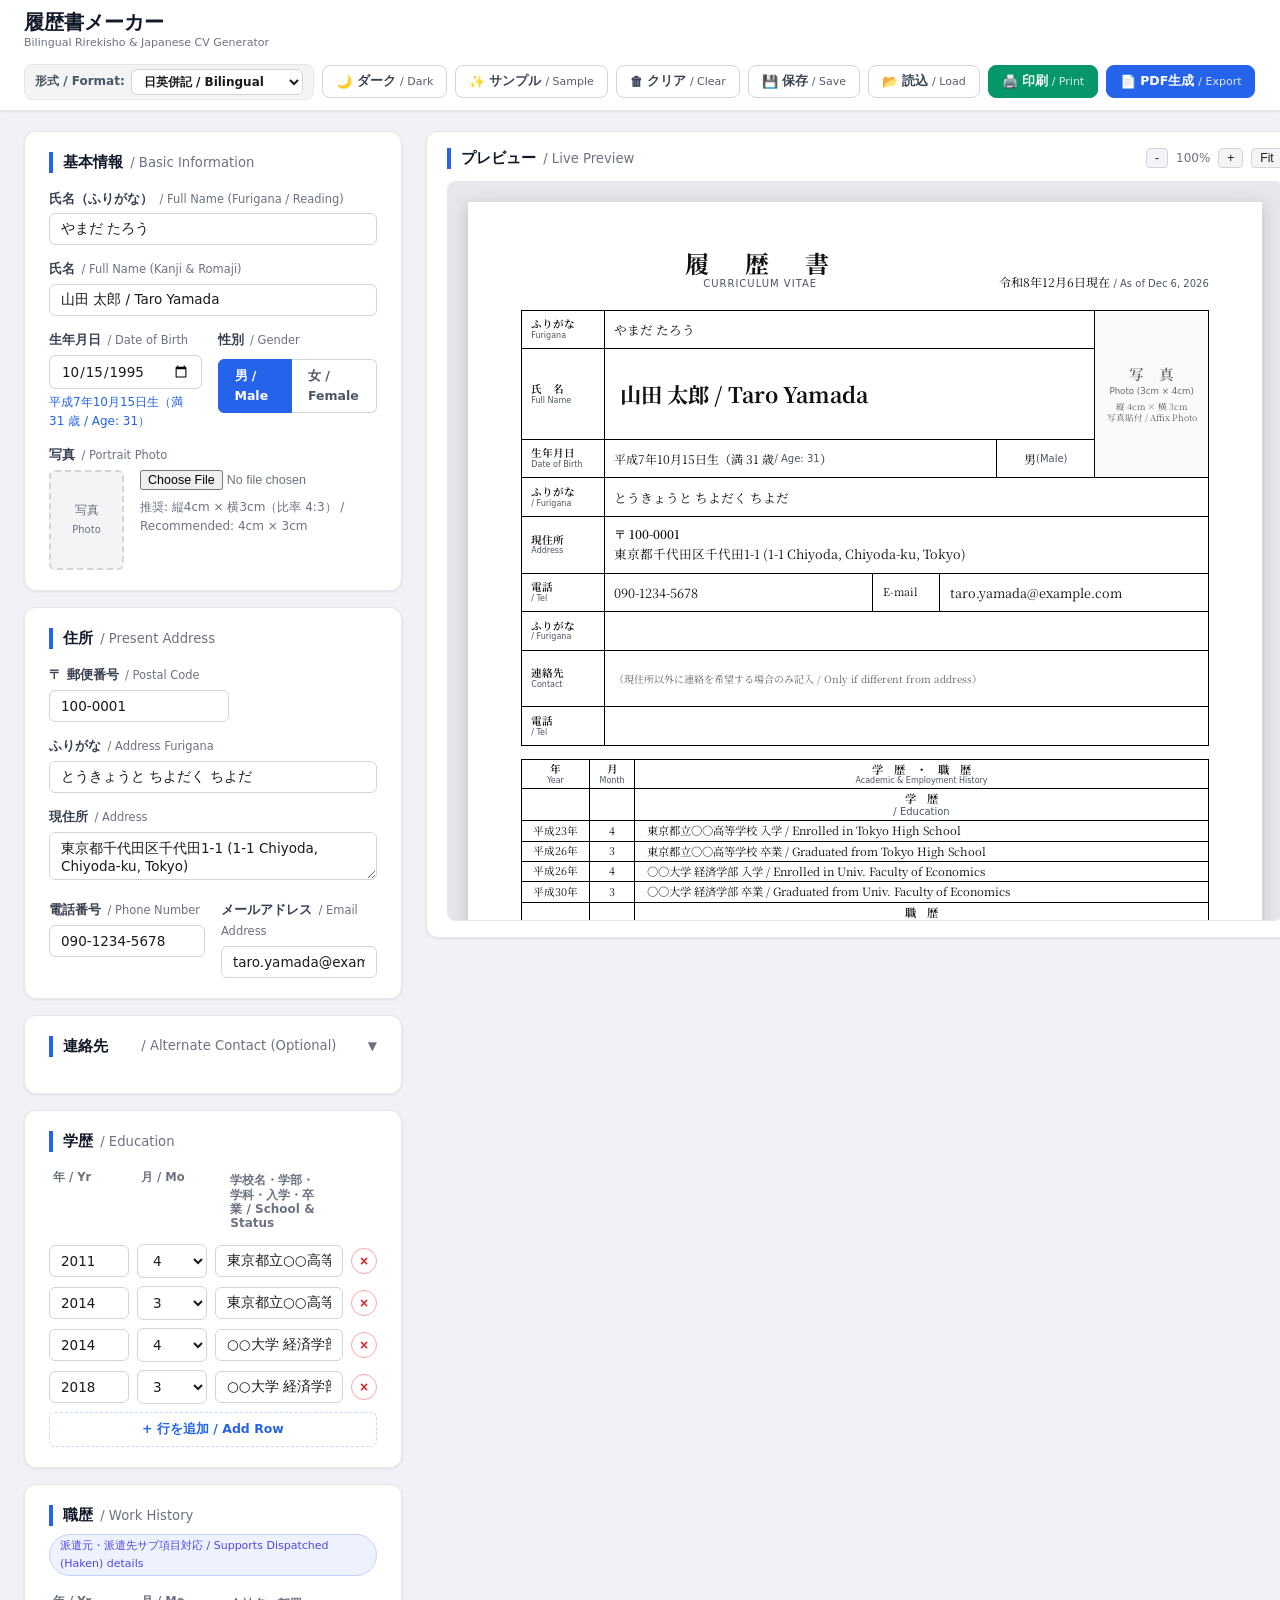
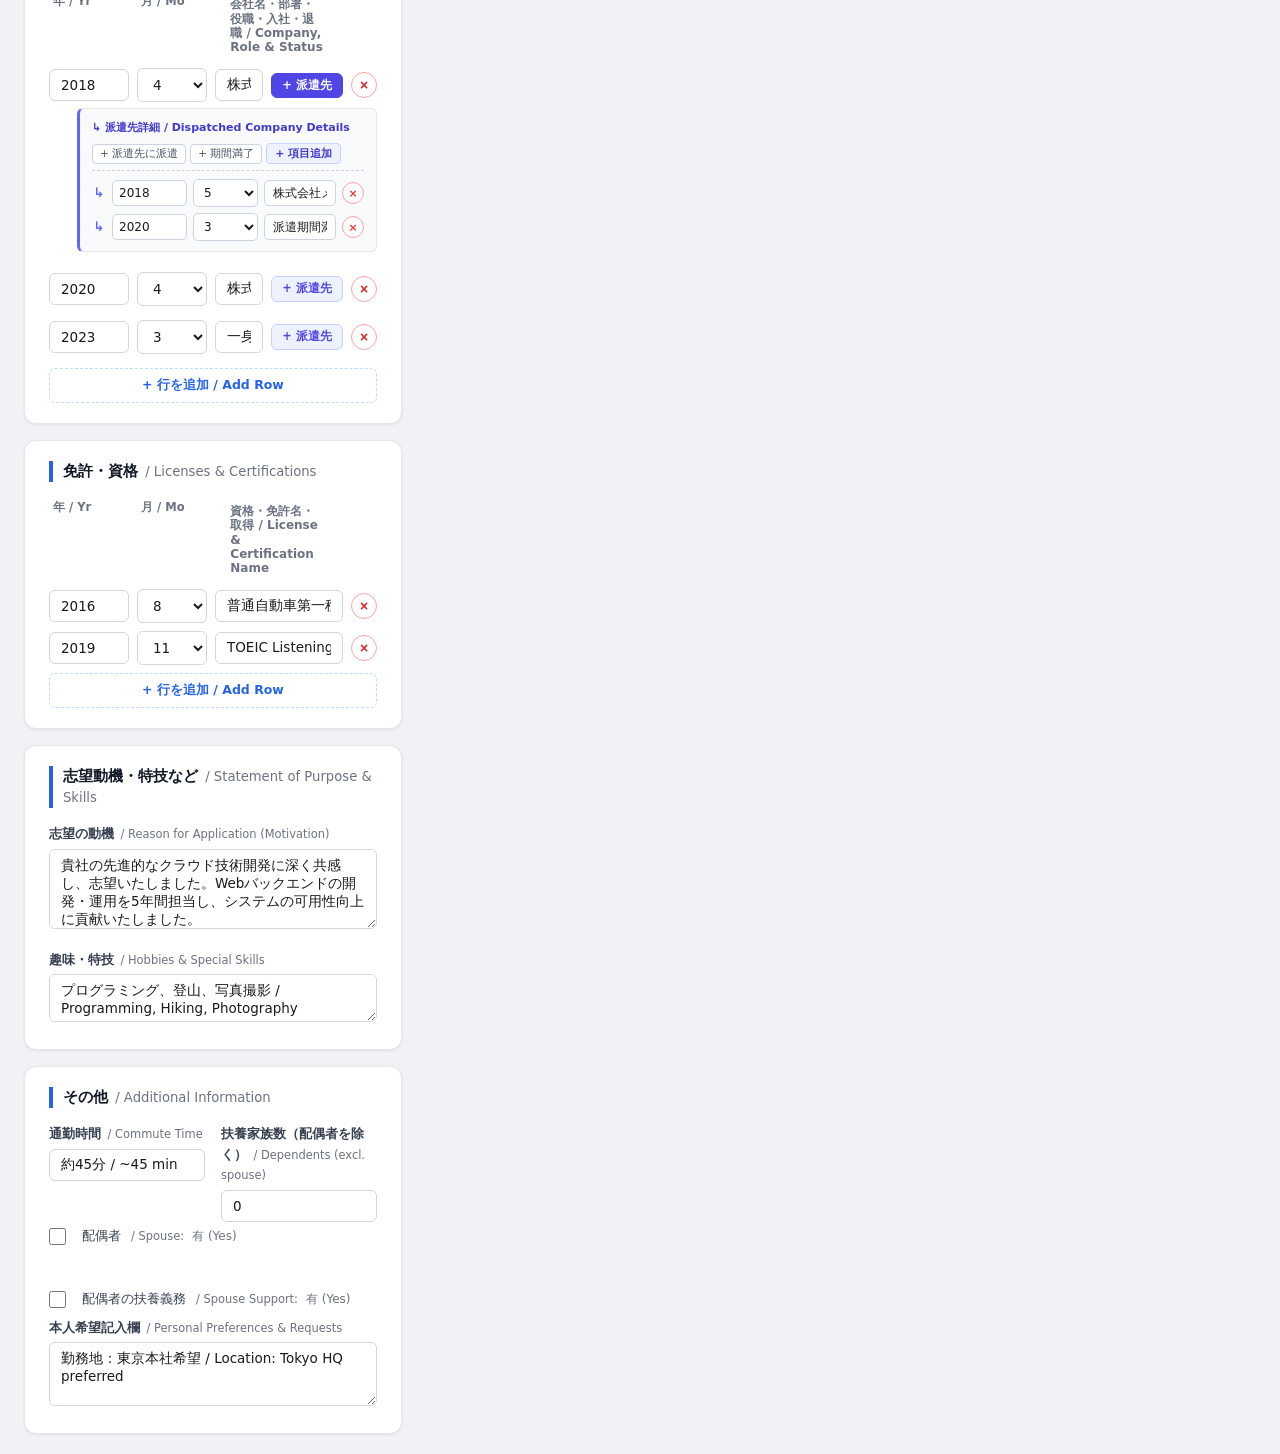
==== commit 70c37c42: "feat: add dark mode support with system preference detection and localStorage persistence - Introduc" ====
--- a/index.html
+++ b/index.html
@@ -18,6 +18,19 @@
     <!-- Client-side PDF Generator (html2pdf.js - vendored for offline reliability) -->
     <script src="js/vendor/html2pdf.bundle.min.js"></script>
 
+    <!-- Theme Detection (Avoid Flash of Light Mode) -->
+    <script>
+        (function() {
+            try {
+                const saved = localStorage.getItem("rirekisho_maker_theme");
+                const prefersDark = window.matchMedia && window.matchMedia("(prefers-color-scheme: dark)").matches;
+                if (saved === "dark" || (!saved && prefersDark)) {
+                    document.documentElement.setAttribute("data-theme", "dark");
+                }
+            } catch (e) {}
+        })();
+    </script>
+
     <!-- App Scripts -->
     <script src="js/era_converter.js" defer></script>
     <script src="js/rirekisho_render.js" defer></script>
@@ -42,6 +55,11 @@
                         <option value="japanese">日本語のみ / Japanese</option>
                     </select>
                 </div>
+
+                <!-- Dark Mode Toggle Button -->
+                <button type="button" id="btn-theme-toggle" class="btn btn-secondary btn-theme" title="ダークモード切替 / Toggle Dark Mode">
+                    <span class="btn-icon" id="theme-icon">🌙</span> <span id="theme-label">ダーク <small>/ Dark</small></span>
+                </button>
 
                 <button type="button" id="btn-sample" class="btn btn-secondary" title="サンプルデータを入力 / Load Sample Data">
                     <span class="btn-icon">✨</span> サンプル <small>/ Sample</small>
--- a/css/style.css
+++ b/css/style.css
@@ -11,23 +11,70 @@
     padding: 0;
 }
 
+/* ---------- Design Tokens & Themes ---------- */
+:root {
+    --bg-main: #f0f2f5;
+    --bg-card: #ffffff;
+    --bg-secondary: #f3f4f6;
+    --bg-input: #ffffff;
+    --bg-subitems: #f8fafc;
+    --bg-viewport: #e5e7eb;
+    --border-color: #e5e7eb;
+    --border-input: #d1d5db;
+    --border-subitems: #e2e8f0;
+    --text-main: #1a1a1a;
+    --text-title: #111827;
+    --text-label: #374151;
+    --text-secondary: #4b5563;
+    --text-muted: #6b7280;
+    --btn-sec-bg: #ffffff;
+    --btn-sec-text: #374151;
+    --btn-sec-border: #d1d5db;
+    --btn-sec-hover: #f9fafb;
+    --shadow-card: 0 1px 3px rgba(0, 0, 0, 0.08);
+}
+
+[data-theme="dark"] {
+    --bg-main: #0b0f19;
+    --bg-card: #151c2c;
+    --bg-secondary: #1e293b;
+    --bg-input: #0f172a;
+    --bg-subitems: #0f172a;
+    --bg-viewport: #07090e;
+    --border-color: #27354f;
+    --border-input: #334155;
+    --border-subitems: #334155;
+    --text-main: #f1f5f9;
+    --text-title: #f8fafc;
+    --text-label: #cbd5e1;
+    --text-secondary: #94a3b8;
+    --text-muted: #8090a8;
+    --btn-sec-bg: #1e293b;
+    --btn-sec-text: #e2e8f0;
+    --btn-sec-border: #3b4b66;
+    --btn-sec-hover: #263348;
+    --shadow-card: 0 2px 8px rgba(0, 0, 0, 0.4);
+}
+
 body {
     font-family: system-ui, -apple-system, "Hiragino Kaku Gothic ProN", "Hiragino Sans", "Meiryo", sans-serif;
     font-size: 14px;
     line-height: 1.6;
-    background: #f0f2f5;
-    color: #1a1a1a;
+    background: var(--bg-main);
+    color: var(--text-main);
     min-height: 100vh;
+    transition: background-color 0.2s ease, color 0.2s ease;
 }
 
 /* ---------- Header ---------- */
 .app-header {
-    background: #ffffff;
-    border-bottom: 1px solid #e5e7eb;
+    background: var(--bg-card);
+    border-bottom: 1px solid var(--border-color);
     box-shadow: 0 1px 3px rgba(0, 0, 0, 0.06);
     position: sticky;
     top: 0;
     z-index: 100;
+    transition: background-color 0.2s ease, border-color 0.2s ease;
 }
 
 .header-inner {
@@ -44,14 +91,14 @@
 .header-title h1 {
     font-size: 20px;
     font-weight: 700;
-    color: #111827;
+    color: var(--text-title);
     line-height: 1.2;
 }
 
 .header-title .subtitle {
     display: block;
     font-size: 11px;
-    color: #6b7280;
+    color: var(--text-muted);
     font-weight: 500;
 }
 
@@ -67,16 +114,16 @@
     display: flex;
     align-items: center;
     gap: 6px;
-    background: #f3f4f6;
+    background: var(--bg-secondary);
     padding: 4px 10px;
     border-radius: 8px;
-    border: 1px solid #e5e7eb;
+    border: 1px solid var(--border-color);
 }
 
 .style-selector label {
     font-size: 12px;
     font-weight: 600;
-    color: #4b5563;
+    color: var(--text-secondary);
     white-space: nowrap;
 }
 
@@ -84,9 +131,9 @@
     padding: 4px 8px;
     font-size: 12px;
     font-weight: 600;
-    color: #1f2937;
-    background: #ffffff;
-    border: 1px solid #d1d5db;
+    color: var(--text-main);
+    background: var(--bg-input);
+    border: 1px solid var(--border-input);
     border-radius: 6px;
     cursor: pointer;
 }
@@ -95,7 +142,7 @@
 .sub-en {
     font-size: 0.88em;
     font-weight: 400;
-    color: #6b7280;
+    color: var(--text-muted);
     margin-left: 2px;
 }
 
@@ -155,14 +202,18 @@
 }
 
 .btn-secondary {
-    background: #ffffff;
-    color: #374151;
-    border-color: #d1d5db;
+    background: var(--btn-sec-bg);
+    color: var(--btn-sec-text);
+    border-color: var(--btn-sec-border);
 }
 
 .btn-secondary:hover:not(:disabled) {
-    background: #f9fafb;
-    border-color: #9ca3af;
+    background: var(--btn-sec-hover);
+    border-color: var(--border-input);
+}
+
+.btn-theme {
+    gap: 5px;
 }
 
 /* ---------- Main Layout ---------- */
@@ -184,16 +235,18 @@
 }
 
 .form-section {
-    background: #ffffff;
+    background: var(--bg-card);
+    border: 1px solid var(--border-color);
     border-radius: 12px;
     padding: 20px 24px;
-    box-shadow: 0 1px 3px rgba(0, 0, 0, 0.08);
+    box-shadow: var(--shadow-card);
+    transition: background-color 0.2s ease, border-color 0.2s ease, box-shadow 0.2s ease;
 }
 
 .section-title {
     font-size: 15px;
     font-weight: 700;
-    color: #111827;
+    color: var(--text-title);
     padding-left: 10px;
     border-left: 4px solid #2563eb;
     margin-bottom: 16px;
@@ -212,7 +265,7 @@
     display: block;
     font-weight: 600;
     font-size: 13px;
-    color: #374151;
+    color: var(--text-label);
     margin-bottom: 4px;
 }
 
@@ -237,11 +290,11 @@
     padding: 7px 11px;
     font-size: 13.5px;
     font-family: inherit;
-    border: 1px solid #d1d5db;
+    border: 1px solid var(--border-input);
     border-radius: 6px;
-    background: #ffffff;
-    color: #1a1a1a;
-    transition: border-color 0.2s, box-shadow 0.2s;
+    background: var(--bg-input);
+    color: var(--text-main);
+    transition: border-color 0.2s, box-shadow 0.2s, background-color 0.2s;
     outline: none;
 }
 
@@ -262,7 +315,7 @@
 
 .helper-text {
     font-size: 12px;
-    color: #6b7280;
+    color: var(--text-muted);
     margin-top: 4px;
 }
 
@@ -285,9 +338,9 @@
     padding: 6px 16px;
     font-size: 12.5px;
     font-weight: 600;
-    color: #374151;
-    background: #ffffff;
-    border: 1.5px solid #d1d5db;
+    color: var(--text-secondary);
+    background: var(--bg-card);
+    border: 1.5px solid var(--border-input);
     cursor: pointer;
     transition: all 0.2s ease;
     user-select: none;
@@ -318,14 +371,14 @@
 .photo-preview {
     width: 75px;
     height: 100px;
-    border: 2px dashed #d1d5db;
+    border: 2px dashed var(--border-input);
     border-radius: 6px;
     display: flex;
     align-items: center;
     justify-content: center;
     overflow: hidden;
     flex-shrink: 0;
-    background: #f9fafb;
+    background: var(--bg-secondary);
 }
 
 .photo-preview img {
@@ -336,13 +389,13 @@
 
 .photo-placeholder {
     font-size: 12px;
-    color: #9ca3af;
+    color: var(--text-muted);
     text-align: center;
 }
 
 .photo-preview.has-photo {
     border-style: solid;
-    border-color: #d1d5db;
+    border-color: var(--border-input);
 }
 
 .photo-controls {
@@ -355,6 +408,7 @@
     font-size: 12.5px;
     border: none;
     padding: 0;
+    color: var(--text-muted);
 }
 
 /* Collapsible Section */
@@ -369,7 +423,7 @@
     padding-left: 10px;
     font-size: 15px;
     font-weight: 700;
-    color: #111827;
+    color: var(--text-title);
 }
 
 .section-title-collapsible::-webkit-details-marker {
@@ -378,7 +432,7 @@
 
 .collapse-indicator {
     font-size: 12px;
-    color: #9ca3af;
+    color: var(--text-muted);
     transition: transform 0.2s;
 }
 
@@ -715,10 +769,12 @@
 }
 
 .preview-panel {
-    background: #ffffff;
+    background: var(--bg-card);
+    border: 1px solid var(--border-color);
     border-radius: 12px;
     padding: 16px 20px;
-    box-shadow: 0 1px 4px rgba(0, 0, 0, 0.1);
+    box-shadow: var(--shadow-card);
+    transition: background-color 0.2s ease, border-color 0.2s ease;
 }
 
 .preview-header-bar {
@@ -737,16 +793,18 @@
     align-items: center;
     gap: 8px;
     font-size: 12px;
-    color: #6b7280;
+    color: var(--text-muted);
 }
 
 .preview-scale-controls button {
-    background: #f3f4f6;
-    border: 1px solid #d1d5db;
+    background: var(--bg-secondary);
+    border: 1px solid var(--border-input);
     border-radius: 4px;
     padding: 2px 8px;
     cursor: pointer;
     font-size: 12px;
+    color: var(--text-main);
+    transition: all 0.15s ease;
 }
 
 .preview-viewport {
@@ -754,12 +812,13 @@
     max-height: calc(100vh - 160px);
     overflow-y: auto;
     overflow-x: auto;
-    background: #e5e7eb;
-    border: 1px solid #d1d5db;
+    background: var(--bg-viewport);
+    border: 1px solid var(--border-color);
     border-radius: 8px;
     padding: 20px;
     display: flex;
     justify-content: center;
+    transition: background-color 0.2s ease, border-color 0.2s ease;
 }
 
 /* Wrapper that handles CSS transform scale */
@@ -1334,6 +1393,133 @@
 }
 
 /* ============================================================
+   Dark Mode Component Overrides
+   ============================================================ */
+[data-theme="dark"] .btn-add-row {
+    background: #151c2c;
+    border-color: #2563eb;
+    color: #60a5fa;
+}
+
+[data-theme="dark"] .btn-add-row:hover {
+    background: #1c263c;
+    border-color: #3b82f6;
+}
+
+[data-theme="dark"] .btn-add-subitem {
+    background: #1e2442;
+    border-color: #4338ca;
+    color: #a5b4fc;
+}
+
+[data-theme="dark"] .btn-add-subitem:hover {
+    background: #283159;
+}
+
+[data-theme="dark"] .btn-add-subitem.active {
+    background: #4f46e5;
+    color: #ffffff;
+}
+
+[data-theme="dark"] .section-badge-hint {
+    background: #1e2442;
+    border-color: #3730a3;
+    color: #a5b4fc;
+}
+
+[data-theme="dark"] .subitems-title {
+    color: #a5b4fc;
+}
+
+[data-theme="dark"] .subitems-header {
+    border-bottom-color: #334155;
+}
+
+[data-theme="dark"] .btn-quick-tag {
+    background: #151c2c;
+    border-color: #334155;
+    color: #cbd5e1;
+}
+
+[data-theme="dark"] .btn-quick-tag:hover {
+    background: #1e293b;
+    border-color: #475569;
+    color: #f1f5f9;
+}
+
+[data-theme="dark"] .btn-add-subitem-row {
+    background: #1e2442;
+    border-color: #3730a3;
+    color: #a5b4fc;
+}
+
+[data-theme="dark"] .btn-add-subitem-row:hover {
+    background: #283159;
+}
+
+[data-theme="dark"] .btn-remove {
+    background: #1e293b;
+    border-color: #7f1d1d;
+    color: #f87171;
+}
+
+[data-theme="dark"] .btn-remove:hover {
+    background: #2d1820;
+    border-color: #dc2626;
+}
+
+[data-theme="dark"] .btn-remove-sub {
+    background: #1e293b;
+    border-color: #7f1d1d;
+    color: #f87171;
+}
+
+[data-theme="dark"] .btn-remove-sub:hover {
+    background: #2d1820;
+    border-color: #dc2626;
+}
+
+[data-theme="dark"] .loading-overlay {
+    background: rgba(11, 15, 25, 0.85);
+}
+
+[data-theme="dark"] .loading-spinner {
+    background: #151c2c;
+    border: 1px solid #27354f;
+    color: #f8fafc;
+}
+
+[data-theme="dark"] .spinner {
+    border-color: #27354f;
+    border-top-color: #38bdf8;
+}
+
+[data-theme="dark"] .toast {
+    background: #1e293b;
+    color: #f8fafc;
+    border: 1px solid #334155;
+    box-shadow: 0 4px 20px rgba(0, 0, 0, 0.5);
+}
+
+[data-theme="dark"] .toast-info {
+    border-left: 4px solid #38bdf8;
+    background: #111c30;
+    color: #bae6fd;
+}
+
+[data-theme="dark"] .toast-success {
+    border-left: 4px solid #34d399;
+    background: #0d241d;
+    color: #a7f3d0;
+}
+
+[data-theme="dark"] .toast-error {
+    border-left: 4px solid #f87171;
+    background: #281519;
+    color: #fecaca;
+}
+
+/* ============================================================
    Print Media Query (@media print)
    ============================================================ */
 @page {
